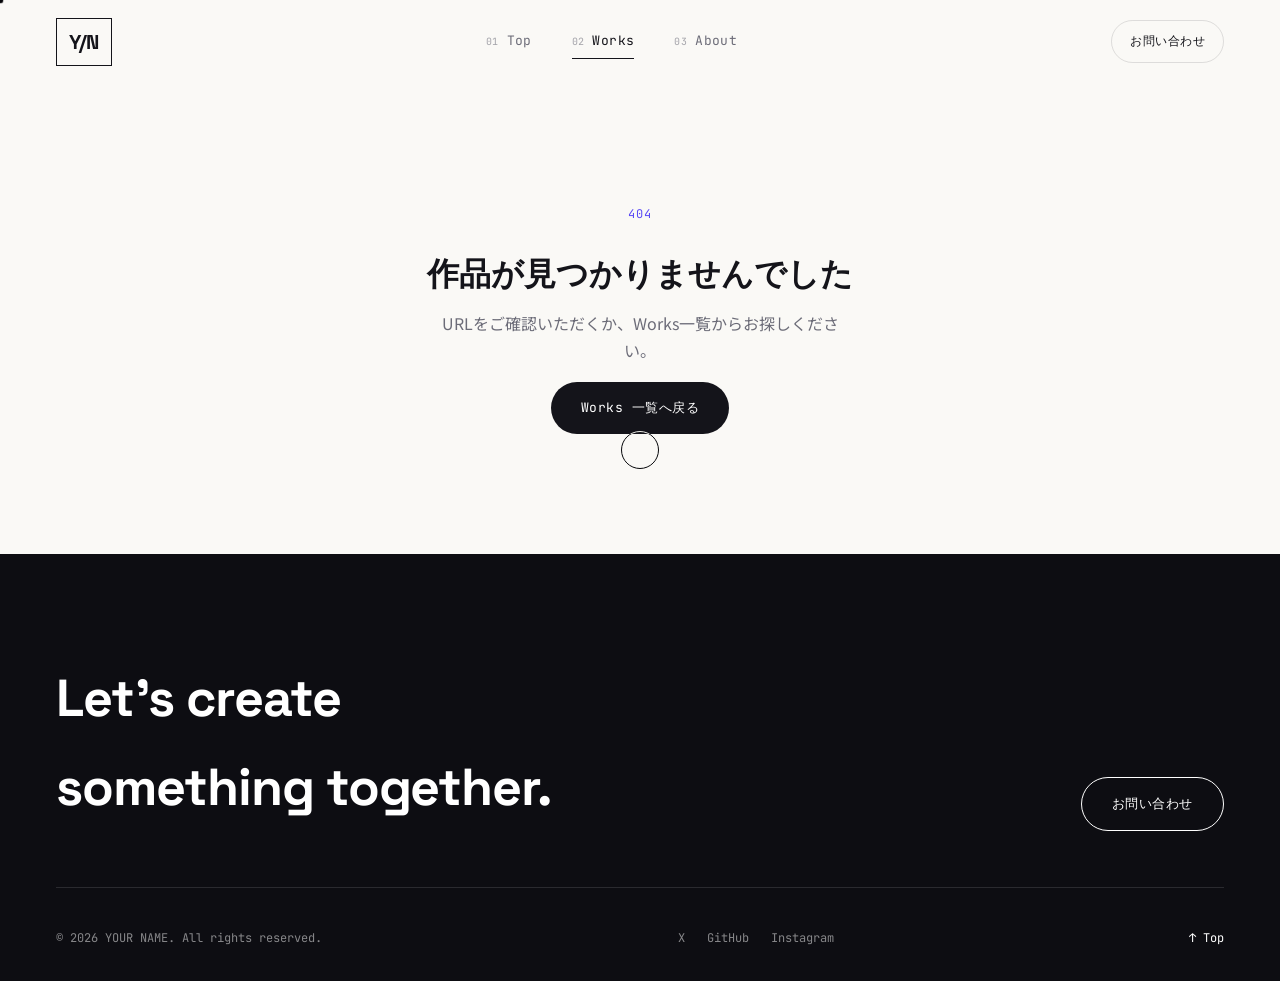
==== works/detail.html @ 7b95e2ee "TOPページ全体修正、worksフォルダ追加" ====
<!DOCTYPE html>
<html lang="ja">
<head>
<meta charset="UTF-8">
<meta name="viewport" content="width=device-width, initial-scale=1.0">
<title>Work | YOUR NAME</title>
<meta name="description" content="制作実績の詳細ページ。">
<link rel="preconnect" href="https://fonts.googleapis.com">
<link rel="preconnect" href="https://fonts.gstatic.com" crossorigin>
<link href="https://fonts.googleapis.com/css2?family=Space+Grotesk:wght@500;600;700&family=JetBrains+Mono:wght@400;500&family=Noto+Sans+JP:wght@400;500;700&display=swap" rel="stylesheet">
<link rel="stylesheet" href="../css/style.css">
</head>
<body>
<a id="pageTop"></a>

<div class="cursor-dot" id="cursorDot"></div>
<div class="cursor-ring" id="cursorRing"></div>

<div class="progress-bar" id="progressBar"></div>

<header class="header" id="siteHeader">
  <a href="../index.html#top" class="logo magnetic" data-cursor="hover">
    <span class="logo-mark">Y/N</span>
  </a>

  <nav class="nav" aria-label="Main navigation">
    <a href="../index.html#top" class="nav-link">
      <span class="nav-index">01</span>Top
    </a>
    <a href="../index.html#works" class="nav-link is-active">
      <span class="nav-index">02</span>Works
    </a>
    <a href="../index.html#about" class="nav-link">
      <span class="nav-index">03</span>About
    </a>
  </nav>

  <a href="../index.html#about" class="btn btn-ghost header-cta magnetic" data-cursor="hover">お問い合わせ</a>

  <button class="nav-toggle" id="navToggle" aria-label="メニューを開く" aria-expanded="false">
    <span></span><span></span>
  </button>
</header>

<div class="mobile-nav" id="mobileNav">
  <a href="../index.html#top">Top</a>
  <a href="../index.html#works">Works</a>
  <a href="../index.html#about">About</a>
</div>

<main class="work-detail" id="workDetailRoot">
  <!-- Rendered by js/detail.js based on the ?work= slug -->
</main>

<footer class="footer">
  <div class="footer-top">
    <p class="footer-title">Let's create<br>something together.</p>
    <a href="../index.html#about" class="btn btn-outline btn-invert magnetic" data-cursor="hover"><span>お問い合わせ</span></a>
  </div>
  <div class="footer-bottom">
    <p>&copy; <span id="year"></span> YOUR NAME. All rights reserved.</p>
    <div class="socials">
      <a href="#" target="_blank" rel="noopener" data-cursor="hover">X</a>
      <a href="#" target="_blank" rel="noopener" data-cursor="hover">GitHub</a>
      <a href="#" target="_blank" rel="noopener" data-cursor="hover">Instagram</a>
    </div>
    <a href="#pageTop" class="to-top magnetic" data-cursor="hover">↑ Top</a>
  </div>
</footer>

<script src="../js/works-data.js"></script>
<script src="../js/detail.js"></script>
<script src="../js/main.js" defer></script>
</body>
</html>
---- css/style.css ----
/* ==========================================================================
   Tokens
   ========================================================================== */
   :root{
    --bg:#faf9f6;
    --surface:#ffffff;
    --fg:#14141a;
    --muted:#6c6c78;
    --line:rgba(20,20,26,.12);
    --accent:#5b4bf5;
    --accent-2:#ff4f93;
    --accent-3:#20c997;
    --dark:#0d0d12;
    --font-display:'Space Grotesk', sans-serif;
    --font-mono:'JetBrains Mono', monospace;
    --font-body:'Noto Sans JP', sans-serif;
    --ease:cubic-bezier(.16,1,.3,1);
    --header-h:84px;
  }
  
  *,*::before,*::after{box-sizing:border-box;}
  html{scroll-behavior:smooth;}
  @media (prefers-reduced-motion: reduce){
    html{scroll-behavior:auto;}
    *{animation-duration:.001ms !important; animation-iteration-count:1 !important; transition-duration:.001ms !important;}
  }
  body{
    margin:0;
    background:var(--bg);
    color:var(--fg);
    font-family:var(--font-body);
    font-size:16px;
    line-height:1.7;
    -webkit-font-smoothing:antialiased;
    overflow-x:hidden;
  }
  h1,h2,h3{
    font-family:var(--font-display);
    font-weight:700;
    line-height:1.05;
    margin:0;
  }
  p{margin:0;}
  a{color:inherit;text-decoration:none;}
  ul{list-style:none;margin:0;padding:0;}
  button{font:inherit;background:none;border:none;color:inherit;cursor:pointer;}
  img{max-width:100%;display:block;}
  ::selection{background:var(--fg);color:var(--bg);}
  
  .reveal-line, .reveal{
    opacity:0;
    transform:translateY(28px);
    transition:opacity .9s var(--ease), transform .9s var(--ease);
  }
  .reveal-line.in-view, .reveal.in-view{
    opacity:1;
    transform:translateY(0);
  }
  
  /* ==========================================================================
     Cursor
     ========================================================================== */
  .cursor-dot,.cursor-ring{
    position:fixed;
    top:0;left:0;
    pointer-events:none;
    border-radius:50%;
    z-index:9999;
    transform:translate(-50%,-50%);
    mix-blend-mode:difference;
  }
  .cursor-dot{
    width:7px;height:7px;
    background:#fff;
  }
  .cursor-ring{
    width:38px;height:38px;
    border:1px solid #fff;
    transition:width .25s var(--ease), height .25s var(--ease), opacity .25s var(--ease);
  }
  .cursor-ring.is-hover{ width:64px; height:64px; }
  .cursor-ring.is-view{ width:84px; height:84px; }
  .cursor-ring.is-view::after{
    content:"VIEW";
    position:absolute; inset:0;
    display:flex; align-items:center; justify-content:center;
    font-family:var(--font-mono); font-size:10px; letter-spacing:.08em; color:#fff;
  }
  @media (hover:none), (pointer:coarse){
    .cursor-dot,.cursor-ring{display:none;}
  }
  
  /* ==========================================================================
     Loader
     ========================================================================== */
  .loader{
    position:fixed; inset:0; z-index:10000;
    background:var(--dark);
    color:#fff;
    display:flex; flex-direction:column; align-items:center; justify-content:center;
    gap:18px;
    transition:transform .9s var(--ease), opacity .8s var(--ease);
  }
  .loader.is-done{
    transform:translateY(-100%);
    opacity:1;
    pointer-events:none;
  }
  .loader-mark{
    font-family:var(--font-display);
    font-size:15vw;
    line-height:1;
    font-weight:700;
    letter-spacing:-.02em;
  }
  .loader-mark span{ color:var(--accent-2); }
  .loader-count{
    font-family:var(--font-mono);
    font-size:13px;
    letter-spacing:.1em;
    color:rgba(255,255,255,.6);
  }
  .loader-bar{
    width:200px; height:1px;
    background:rgba(255,255,255,.2);
    overflow:hidden;
  }
  .loader-bar span{
    display:block; height:100%; width:0%;
    background:#fff;
    transition:width .2s linear;
  }
  
  /* ==========================================================================
     Progress bar
     ========================================================================== */
  .progress-bar{
    position:fixed; top:0; left:0; height:2px;
    background:linear-gradient(90deg,var(--accent),var(--accent-2));
    width:0%;
    z-index:9998;
    transition:width .1s linear;
  }
  
  /* ==========================================================================
     Header
     ========================================================================== */
  .header{
    position:fixed; top:0; left:0; right:0;
    z-index:500;
    display:flex; align-items:center; justify-content:space-between;
    padding:0 clamp(20px,5vw,56px);
    height:var(--header-h);
    transition:transform .5s var(--ease), background .4s ease, border-color .4s ease;
    border-bottom:1px solid transparent;
  }
  .header.is-scrolled{
    background:rgba(250,249,246,.75);
    backdrop-filter:blur(10px);
    border-color:var(--line);
  }
  .header.is-hidden{ transform:translateY(-100%); }
  
  .logo{ display:flex; align-items:center; }
  .logo-mark{
    font-family:var(--font-display);
    font-weight:700;
    font-size:20px;
    letter-spacing:-.02em;
    border:1px solid var(--fg);
    padding:6px 12px;
  }
  
  .nav{ display:flex; gap:8px; }
  .nav-link{
    position:relative;
    display:flex; align-items:center; gap:8px;
    padding:10px 16px;
    font-family:var(--font-mono);
    font-size:13px;
    letter-spacing:.03em;
    color:var(--muted);
    transition:color .3s ease;
  }
  .nav-index{ font-size:10px; color:var(--muted); opacity:.6; }
  .nav-link::after{
    content:"";
    position:absolute; left:16px; right:16px; bottom:4px;
    height:1px; background:var(--fg);
    transform:scaleX(0); transform-origin:left;
    transition:transform .35s var(--ease);
  }
  .nav-link:hover, .nav-link.is-active{ color:var(--fg); }
  .nav-link:hover::after, .nav-link.is-active::after{ transform:scaleX(1); }
  
  .header-cta{ display:inline-flex; }
  
  .nav-toggle{
    display:none;
    width:40px; height:40px;
    flex-direction:column; align-items:center; justify-content:center; gap:6px;
  }
  .nav-toggle span{
    width:22px; height:1.5px; background:var(--fg);
    transition:transform .3s var(--ease), opacity .3s var(--ease);
  }
  .nav-toggle.is-open span:nth-child(1){ transform:translateY(3.75px) rotate(45deg); }
  .nav-toggle.is-open span:nth-child(2){ transform:translateY(-3.75px) rotate(-45deg); }
  
  .mobile-nav{
    position:fixed; inset:0; z-index:400;
    background:var(--dark);
    display:flex; flex-direction:column; align-items:flex-start; justify-content:center;
    gap:18px;
    padding:0 32px;
    transform:translateY(-100%);
    transition:transform .55s var(--ease);
  }
  .mobile-nav.is-open{ transform:translateY(0); }
  .mobile-nav a{
    font-family:var(--font-display);
    font-size:13vw;
    color:#fff;
    font-weight:700;
  }
  
  /* ==========================================================================
     Buttons
     ========================================================================== */
  .btn{
    position:relative;
    display:inline-flex; align-items:center; justify-content:center;
    padding:15px 30px;
    font-family:var(--font-mono);
    font-size:13px;
    letter-spacing:.04em;
    border-radius:100px;
    overflow:hidden;
    transition:transform .3s var(--ease), color .3s ease, border-color .3s ease;
  }
  .btn span{ position:relative; z-index:2; }
  .btn-primary{
    background:var(--fg); color:#fff;
  }
  .btn-primary::before{
    content:""; position:absolute; inset:0;
    background:var(--accent);
    transform:translateY(100%);
    transition:transform .4s var(--ease);
    z-index:1;
  }
  .btn-primary:hover::before{ transform:translateY(0); }
  .btn-outline{
    border:1px solid var(--fg);
    background:transparent;
  }
  .btn-outline:hover{ background:var(--fg); color:#fff; }
  .btn-invert{ border-color:#fff; color:#fff; }
  .btn-invert:hover{ background:#fff; color:var(--dark); }
  .btn-ghost{
    border:1px solid var(--line);
    font-size:12px; padding:10px 18px;
  }
  .btn-ghost:hover{ border-color:var(--fg); }
  
  /* ==========================================================================
     Hero
     ========================================================================== */
  .hero{
    position:relative;
    min-height:100vh;
    display:flex; align-items:center; justify-content:center;
    padding:var(--header-h) 24px 60px;
    overflow:hidden;
  }
  .hero-canvas{
    position:absolute;
    top:50%; left:50%;
    transform:translate(-50%,-50%);
    width:min(90vw,900px); height:min(90vw,900px);
    z-index:0;
    opacity:.9;
  }
  .hero-inner{
    position:relative; z-index:2;
    text-align:center;
    max-width:820px;
  }
  .hero-eyebrow{
    font-family:var(--font-mono);
    font-size:13px;
    letter-spacing:.1em;
    color:var(--muted);
    margin-bottom:22px;
  }
  .hero-title{
    font-size:clamp(52px,10vw,128px);
    letter-spacing:-.03em;
    margin-bottom:26px;
    mix-blend-mode:multiply;
  }
  .hero-title .char{
    display:inline-block;
    opacity:0;
    transform:translateY(110%) rotate(6deg);
    animation:charIn .8s var(--ease) forwards;
  }
  @keyframes charIn{
    to{ opacity:1; transform:translateY(0) rotate(0); }
  }
  .hero-desc{
    font-size:clamp(15px,1.6vw,18px);
    color:var(--muted);
    max-width:520px;
    margin:0 auto 40px;
  }
  .hero-cta{
    display:flex; gap:16px; justify-content:center; flex-wrap:wrap;
  }
  
  .scroll-indicator{
    position:absolute; bottom:36px; left:50%;
    transform:translateX(-50%);
    display:flex; flex-direction:column; align-items:center; gap:10px;
    z-index:2;
  }
  .scroll-line{
    width:1px; height:52px;
    background:linear-gradient(var(--fg), transparent);
    position:relative;
    overflow:hidden;
  }
  .scroll-line::after{
    content:"";
    position:absolute; top:-100%; left:0; width:100%; height:100%;
    background:linear-gradient(var(--accent), transparent);
    animation:scrollDrip 2.2s ease-in-out infinite;
  }
  @keyframes scrollDrip{
    0%{ top:-100%; }
    60%{ top:100%; }
    100%{ top:100%; }
  }
  .scroll-text{
    font-family:var(--font-mono);
    font-size:11px; letter-spacing:.15em;
    color:var(--muted);
    writing-mode:vertical-rl;
  }
  
  /* ==========================================================================
     Marquee
     ========================================================================== */
  .marquee{
    border-top:1px solid var(--line);
    border-bottom:1px solid var(--line);
    overflow:hidden;
    padding:22px 0;
    white-space:nowrap;
  }
  .marquee-track{
    display:inline-flex;
    align-items:center;
    gap:.6em;
    font-family:var(--font-display);
    font-weight:700;
    font-size:clamp(20px,3.4vw,34px);
    animation:marquee 28s linear infinite;
    will-change:transform;
  }
  .marquee-track .dot{ color:var(--accent-2); margin:0 .3em; }
  @keyframes marquee{
    from{ transform:translateX(0); }
    to{ transform:translateX(-50%); }
  }
  
  /* ==========================================================================
     Section shared
     ========================================================================== */
  main > section{
    padding:140px clamp(20px,5vw,56px);
    max-width:1280px;
    margin:0 auto;
  }
  .section-head{
    position:relative;
    margin-bottom:64px;
    padding-left:64px;
  }
  .section-num{
    position:absolute; left:0; top:0;
    font-family:var(--font-mono);
    font-size:13px;
    color:var(--muted);
  }
  .section-num::after{
    content:"";
    display:block;
    width:36px; height:1px;
    background:var(--muted);
    margin-top:8px;
  }
  .section-head h2{
    font-size:clamp(36px,6vw,64px);
    letter-spacing:-.02em;
    margin-bottom:14px;
  }
  .section-head p{
    color:var(--muted);
    font-size:15px;
    max-width:420px;
  }
  
  /* ==========================================================================
     Works
     ========================================================================== */
  .filter{
    display:flex; gap:10px; margin-bottom:40px; flex-wrap:wrap;
  }
  .filter-btn{
    padding:9px 20px;
    border:1px solid var(--line);
    border-radius:100px;
    font-family:var(--font-mono);
    font-size:12px;
    letter-spacing:.03em;
    color:var(--muted);
    transition:all .3s var(--ease);
  }
  .filter-btn:hover{ border-color:var(--fg); color:var(--fg); }
  .filter-btn.is-active{
    background:var(--fg); border-color:var(--fg); color:#fff;
  }
  
  .works-grid{
    display:grid;
    grid-template-columns:repeat(2,1fr);
    gap:1px;
    background:var(--line);
    border:1px solid var(--line);
  }
  .work-card{
    background:var(--surface);
    transition:opacity .4s var(--ease), transform .4s var(--ease);
  }
  .work-card.is-hidden{
    opacity:0; transform:scale(.94);
    position:absolute; pointer-events:none; visibility:hidden;
  }
  .work-link{
    position:relative;
    display:block;
    padding:40px;
    height:100%;
    overflow:hidden;
  }
  .work-thumb{
    position:relative;
    height:220px;
    margin-bottom:28px;
    border-radius:4px;
    overflow:hidden;
    transform:scale(1);
    transition:transform .6s var(--ease);
  }
  .work-link:hover .work-thumb{ transform:scale(1.03); }
  .work-thumb::before,
  .detail-mv-inner::before{
    content:"";
    position:absolute; inset:0;
    background:repeating-linear-gradient(135deg, rgba(255,255,255,.12) 0 2px, transparent 2px 14px);
    mix-blend-mode:overlay;
  }
  .work-thumb-label{
    position:absolute; right:16px; bottom:12px;
    font-family:var(--font-mono);
    font-size:44px;
    color:rgba(255,255,255,.35);
  }
  .grad-1{ background:linear-gradient(135deg,#5b4bf5,#ff4f93); }
  .grad-2{ background:linear-gradient(135deg,#0d0d12,#5b4bf5); }
  .grad-3{ background:linear-gradient(135deg,#ff4f93,#ffb85b); }
  .grad-4{ background:linear-gradient(135deg,#20c997,#5b4bf5); }
  .grad-5{ background:linear-gradient(135deg,#0d0d12,#20c997); }
  .grad-6{ background:linear-gradient(135deg,#ffb85b,#ff4f93); }
  
  .work-meta{ display:flex; gap:8px; margin-bottom:14px; }
  .work-tag{
    font-family:var(--font-mono);
    font-size:10px; letter-spacing:.05em;
    padding:4px 10px;
    border:1px solid var(--line);
    border-radius:100px;
    color:var(--muted);
  }
  .work-body h3{
    font-size:22px;
    margin-bottom:10px;
    transition:color .3s ease;
  }
  .work-link:hover .work-body h3{ color:var(--accent); }
  .work-body p{
    color:var(--muted);
    font-size:14px;
    line-height:1.7;
  }
  .work-arrow{
    position:absolute; top:36px; right:36px;
    width:40px; height:40px;
    display:flex; align-items:center; justify-content:center;
    border:1px solid var(--line);
    border-radius:50%;
    font-size:16px;
    transition:transform .4s var(--ease), background .3s ease, color .3s ease, border-color .3s ease;
  }
  .work-link:hover .work-arrow{
    transform:rotate(45deg);
    background:var(--fg); color:#fff; border-color:var(--fg);
  }
  
  @media (max-width:860px){
    .works-grid{ grid-template-columns:1fr; }
  }
  
  /* ==========================================================================
     About
     ========================================================================== */
  .about-grid{
    display:grid;
    grid-template-columns:1fr 1fr;
    gap:80px;
  }
  .about-photo{
    width:120px; height:120px;
    border-radius:50%;
    background:linear-gradient(135deg,var(--accent),var(--accent-2));
    display:flex; align-items:center; justify-content:center;
    color:#fff;
    font-family:var(--font-display);
    font-weight:700;
    font-size:24px;
    margin-bottom:28px;
  }
  .about-profile h3{ font-size:26px; margin-bottom:6px; }
  .about-role{
    font-family:var(--font-mono);
    font-size:13px;
    color:var(--muted);
    margin-bottom:22px;
  }
  .about-text{
    color:var(--muted);
    margin-bottom:40px;
  }
  .stats{
    display:flex; gap:36px;
    margin-bottom:48px;
    padding-bottom:40px;
    border-bottom:1px solid var(--line);
  }
  .stats li{ display:flex; flex-direction:column; }
  .stat-num{
    font-family:var(--font-display);
    font-size:38px; font-weight:700;
    display:inline;
  }
  .stat-suffix{
    font-family:var(--font-display);
    font-size:38px; font-weight:700;
    color:var(--accent);
  }
  .stats small{
    font-family:var(--font-mono);
    font-size:11px; color:var(--muted);
    letter-spacing:.03em;
    margin-top:6px;
  }
  .skills{ display:flex; flex-direction:column; gap:20px; }
  .skill-head{
    display:flex; justify-content:space-between;
    font-family:var(--font-mono);
    font-size:12px;
    margin-bottom:8px;
  }
  .skill-pct{ color:var(--muted); }
  .skill-bar{
    height:3px; background:var(--line); border-radius:10px; overflow:hidden;
  }
  .skill-fill{
    display:block; height:100%; width:0%;
    background:linear-gradient(90deg,var(--accent),var(--accent-2));
    transition:width 1.4s var(--ease);
    border-radius:10px;
  }
  
  /* Contact */
  .about-contact h3{ font-size:26px; margin-bottom:14px; }
  .contact-lead{ color:var(--muted); margin-bottom:32px; }
  
  .contact-form{ display:flex; flex-direction:column; gap:22px; }
  .field{ position:relative; }
  .field input,
  .field textarea{
    width:100%;
    padding:14px 2px;
    font-family:var(--font-body);
    font-size:15px;
    color:var(--fg);
    background:transparent;
    border:none;
    border-bottom:1px solid var(--line);
    border-radius:0;
    outline:none;
    transition:border-color .3s ease;
    resize:vertical;
  }
  .field textarea{ min-height:110px; }
  .field label{
    position:absolute; left:2px; top:14px;
    color:var(--muted);
    font-size:15px;
    pointer-events:none;
    transition:all .25s var(--ease);
  }
  .field input:focus,
  .field textarea:focus{ border-color:var(--fg); }
  .field input:focus + label,
  .field textarea:focus + label,
  .field input:not(:placeholder-shown) + label,
  .field textarea:not(:placeholder-shown) + label{
    top:-10px;
    font-size:11px;
    font-family:var(--font-mono);
    letter-spacing:.03em;
    color:var(--accent);
  }
  .field-error{
    display:block;
    min-height:16px;
    font-family:var(--font-mono);
    font-size:11px;
    color:var(--accent-2);
    margin-top:6px;
    opacity:0;
    transform:translateY(-4px);
    transition:opacity .25s ease, transform .25s ease;
  }
  .field.is-invalid .field-error{ opacity:1; transform:translateY(0); }
  .field.is-invalid input,
  .field.is-invalid textarea{ border-color:var(--accent-2); }
  
  .btn-submit{
    align-self:flex-start;
    margin-top:8px;
    gap:10px;
  }
  .btn-loading{
    width:14px; height:14px;
    border-radius:50%;
    border:2px solid rgba(255,255,255,.35);
    border-top-color:#fff;
    display:none;
  }
  .btn-submit.is-loading .btn-label{ opacity:.6; }
  .btn-submit.is-loading .btn-loading{
    display:inline-block;
    animation:spin .7s linear infinite;
  }
  @keyframes spin{ to{ transform:rotate(360deg); } }
  
  .direct-email{
    margin-top:28px;
    font-family:var(--font-mono);
    font-size:13px;
    color:var(--muted);
  }
  .direct-email a{
    color:var(--fg);
    border-bottom:1px solid var(--fg);
    transition:color .3s ease, border-color .3s ease;
  }
  .direct-email a:hover{ color:var(--accent); border-color:var(--accent); }
  
  @media (max-width:860px){
    .about-grid{ grid-template-columns:1fr; gap:56px; }
  }
  
  /* ==========================================================================
     Footer
     ========================================================================== */
  .footer{
    background:var(--dark);
    color:#fff;
    padding:100px clamp(20px,5vw,56px) 32px;
  }
  .footer-top{
    display:flex; align-items:flex-end; justify-content:space-between; gap:24px;
    flex-wrap:wrap;
    padding-bottom:56px;
    margin-bottom:40px;
    border-bottom:1px solid rgba(255,255,255,.12);
  }
  .footer-title{
    font-family:var(--font-display);
    font-size:clamp(28px,5vw,52px);
    font-weight:700;
    letter-spacing:-.02em;
  }
  .footer-bottom{
    display:flex; align-items:center; justify-content:space-between;
    flex-wrap:wrap; gap:18px;
    font-family:var(--font-mono);
    font-size:12px;
    color:rgba(255,255,255,.5);
  }
  .socials{ display:flex; gap:22px; }
  .socials a{ transition:color .3s ease, transform .3s ease; display:inline-block; }
  .socials a:hover{ color:var(--accent-2); transform:translateY(-2px); }
  .to-top{ color:#fff; transition:opacity .3s ease; }
  .to-top:hover{ opacity:.6; }
  
  /* ==========================================================================
     Toast
     ========================================================================== */
  .toast{
    position:fixed; bottom:28px; right:28px;
    background:var(--fg); color:#fff;
    padding:16px 22px;
    border-radius:8px;
    font-family:var(--font-mono);
    font-size:13px;
    z-index:9997;
    transform:translateY(120%);
    opacity:0;
    transition:transform .5s var(--ease), opacity .5s var(--ease);
    max-width:320px;
  }
  .toast.is-visible{ transform:translateY(0); opacity:1; }
  
  /* ==========================================================================
     Responsive nav collapse
     ========================================================================== */
  @media (max-width:920px){
    .nav, .header-cta{ display:none; }
    .nav-toggle{ display:flex; }
  }
  
  /* ==========================================================================
     Work detail page
     ========================================================================== */
  .work-detail{ padding-top:var(--header-h); }
  
  .detail-mv{
    position:relative;
    width:100%;
    height:clamp(320px, 56vw, 620px);
    overflow:hidden;
  }
  .detail-mv-inner{
    position:relative;
    width:100%; height:100%;
    display:flex; align-items:flex-end; justify-content:flex-end;
    padding:32px;
    animation:mvZoom 16s ease-in-out infinite alternate;
  }
  @keyframes mvZoom{
    from{ transform:scale(1); }
    to{ transform:scale(1.08); }
  }
  .detail-mv-label{
    font-family:var(--font-mono);
    font-size:clamp(48px,8vw,96px);
    color:rgba(255,255,255,.35);
    line-height:1;
  }
  
  .detail-body{
    max-width:760px;
    margin:0 auto;
    padding:72px clamp(20px,5vw,56px) 40px;
  }
  .detail-head{ margin-bottom:48px; }
  .detail-eyebrow{
    display:inline-block;
    font-family:var(--font-mono);
    font-size:12px;
    letter-spacing:.08em;
    color:var(--accent);
    margin-bottom:16px;
  }
  .detail-head h1{
    font-size:clamp(32px,5.5vw,56px);
    letter-spacing:-.02em;
    margin-bottom:22px;
  }
  .detail-link{
    display:inline-flex; align-items:center; gap:10px;
    font-family:var(--font-mono);
    font-size:13px;
    color:var(--fg);
    padding-bottom:4px;
    border-bottom:1px solid var(--fg);
    transition:color .3s ease, border-color .3s ease, gap .3s ease;
  }
  .detail-link:hover{ color:var(--accent); border-color:var(--accent); gap:14px; }
  .detail-link-icon{ transition:transform .3s var(--ease); }
  .detail-link:hover .detail-link-icon{ transform:rotate(45deg); }
  
  .detail-info{
    display:flex; flex-direction:column; gap:24px;
    padding:32px 0;
    border-top:1px solid var(--line);
  }
  .detail-desc{
    padding:32px 0;
    border-top:1px solid var(--line);
  }
  .detail-desc p{
    color:var(--muted);
    margin-top:14px;
    max-width:640px;
  }
  .detail-row{
    display:flex; flex-wrap:wrap; align-items:baseline; gap:16px 28px;
  }
  .detail-row-label{
    display:block;
    font-family:var(--font-mono);
    font-size:11px;
    letter-spacing:.08em;
    color:var(--muted);
    min-width:140px;
  }
  .detail-row-value{
    font-size:15px;
  }
  .detail-tags{ display:flex; flex-wrap:wrap; gap:8px; }
  
  .detail-back{
    display:inline-flex; align-items:center; gap:8px;
    margin-top:16px;
    font-family:var(--font-mono);
    font-size:13px;
    color:var(--muted);
    transition:color .3s ease, gap .3s ease;
  }
  .detail-back:hover{ color:var(--fg); gap:12px; }
  
  .detail-notfound{
    text-align:center;
    padding-top:120px;
    padding-bottom:120px;
    display:flex; flex-direction:column; align-items:center; gap:18px;
  }
  .detail-notfound p{ color:var(--muted); max-width:420px; }
  
  .related{
    padding:80px clamp(20px,5vw,56px) 140px;
    max-width:1280px;
    margin:0 auto;
  }
  .related-head{ margin-bottom:40px; }
  
  .related-grid{
    display:grid;
    grid-template-columns:repeat(3,1fr);
    gap:1px;
    background:var(--line);
    border:1px solid var(--line);
  }
  .related-grid .work-link{ padding:28px; }
  .related-grid .work-thumb{ height:160px; margin-bottom:20px; }
  .related-grid .work-body h3{ font-size:18px; }
  .related-grid .work-arrow{ top:24px; right:24px; width:34px; height:34px; }
  
  @media (max-width:640px){
    .related-grid{ grid-template-columns:1fr; }
  }
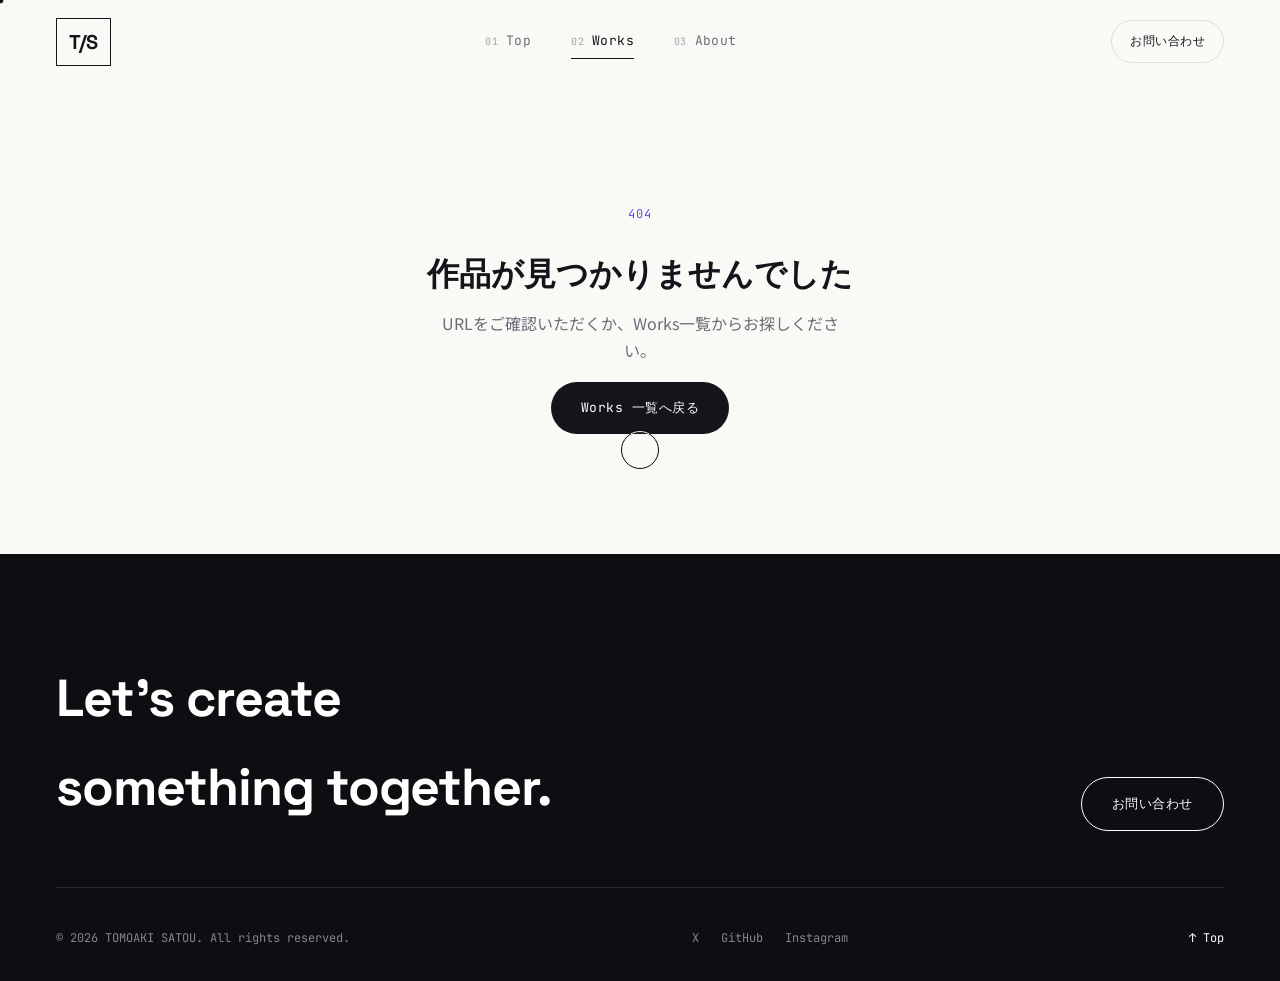
==== commit 0d4166c0: "TOMOAKI SATOU、T/Sへの変更" ====
--- a/works/detail.html
+++ b/works/detail.html
@@ -3,7 +3,7 @@
 <head>
 <meta charset="UTF-8">
 <meta name="viewport" content="width=device-width, initial-scale=1.0">
-<title>Work | YOUR NAME</title>
+<title>Work | TOMOAKI SATOU</title>
 <meta name="description" content="制作実績の詳細ページ。">
 <link rel="preconnect" href="https://fonts.googleapis.com">
 <link rel="preconnect" href="https://fonts.gstatic.com" crossorigin>
@@ -20,7 +20,7 @@
 
 <header class="header" id="siteHeader">
   <a href="../index.html#top" class="logo magnetic" data-cursor="hover">
-    <span class="logo-mark">Y/N</span>
+    <span class="logo-mark">T/S</span>
   </a>
 
   <nav class="nav" aria-label="Main navigation">
@@ -58,7 +58,7 @@
     <a href="../index.html#about" class="btn btn-outline btn-invert magnetic" data-cursor="hover"><span>お問い合わせ</span></a>
   </div>
   <div class="footer-bottom">
-    <p>&copy; <span id="year"></span> YOUR NAME. All rights reserved.</p>
+    <p>&copy; <span id="year"></span> TOMOAKI SATOU. All rights reserved.</p>
     <div class="socials">
       <a href="#" target="_blank" rel="noopener" data-cursor="hover">X</a>
       <a href="#" target="_blank" rel="noopener" data-cursor="hover">GitHub</a>
--- a/css/style.css
+++ b/css/style.css
@@ -208,20 +208,34 @@
   .nav-toggle.is-open span:nth-child(2){ transform:translateY(-3.75px) rotate(-45deg); }
   
   .mobile-nav{
-    position:fixed; inset:0; z-index:400;
-    background:var(--dark);
-    display:flex; flex-direction:column; align-items:flex-start; justify-content:center;
-    gap:18px;
-    padding:0 32px;
-    transform:translateY(-100%);
-    transition:transform .55s var(--ease);
-  }
-  .mobile-nav.is-open{ transform:translateY(0); }
-  .mobile-nav a{
-    font-family:var(--font-display);
-    font-size:13vw;
-    color:#fff;
-    font-weight:700;
+    display: none;
+  }
+  @media (max-width:920px){
+    .mobile-nav{
+      position:fixed;
+      inset:0;
+      z-index:400;
+      background:var(--dark);
+      display:flex;
+      flex-direction:column;
+      align-items:flex-start;
+      justify-content:center;
+      gap:18px;
+      padding:0 32px;
+      transform:translateY(-100%);
+      transition:transform .55s var(--ease);
+      -webkit-transform:translateY(-100%);
+      -moz-transform:translateY(-100%);
+      -ms-transform:translateY(-100%);
+      -o-transform:translateY(-100%);
+  }
+    .mobile-nav.is-open{ transform:translateY(0); }
+    .mobile-nav a{
+      font-family:var(--font-display);
+      font-size:13vw;
+      color:#fff;
+      font-weight:700;
+    }
   }
   
   /* ==========================================================================
@@ -294,7 +308,7 @@
     margin-bottom:22px;
   }
   .hero-title{
-    font-size:clamp(52px,10vw,128px);
+    font-size:clamp(44px,10vw,111px);
     letter-spacing:-.03em;
     margin-bottom:26px;
     mix-blend-mode:multiply;
@@ -775,7 +789,7 @@
   }
   
   .detail-body{
-    max-width:760px;
+    max-width:1000px;
     margin:0 auto;
     padding:72px clamp(20px,5vw,56px) 40px;
   }
@@ -789,9 +803,10 @@
     margin-bottom:16px;
   }
   .detail-head h1{
-    font-size:clamp(32px,5.5vw,56px);
+    font-size:clamp(32px,5.5vw,45px);
     letter-spacing:-.02em;
     margin-bottom:22px;
+    line-height: 2.7rem;
   }
   .detail-link{
     display:inline-flex; align-items:center; gap:10px;
@@ -818,7 +833,6 @@
   .detail-desc p{
     color:var(--muted);
     margin-top:14px;
-    max-width:640px;
   }
   .detail-row{
     display:flex; flex-wrap:wrap; align-items:baseline; gap:16px 28px;
